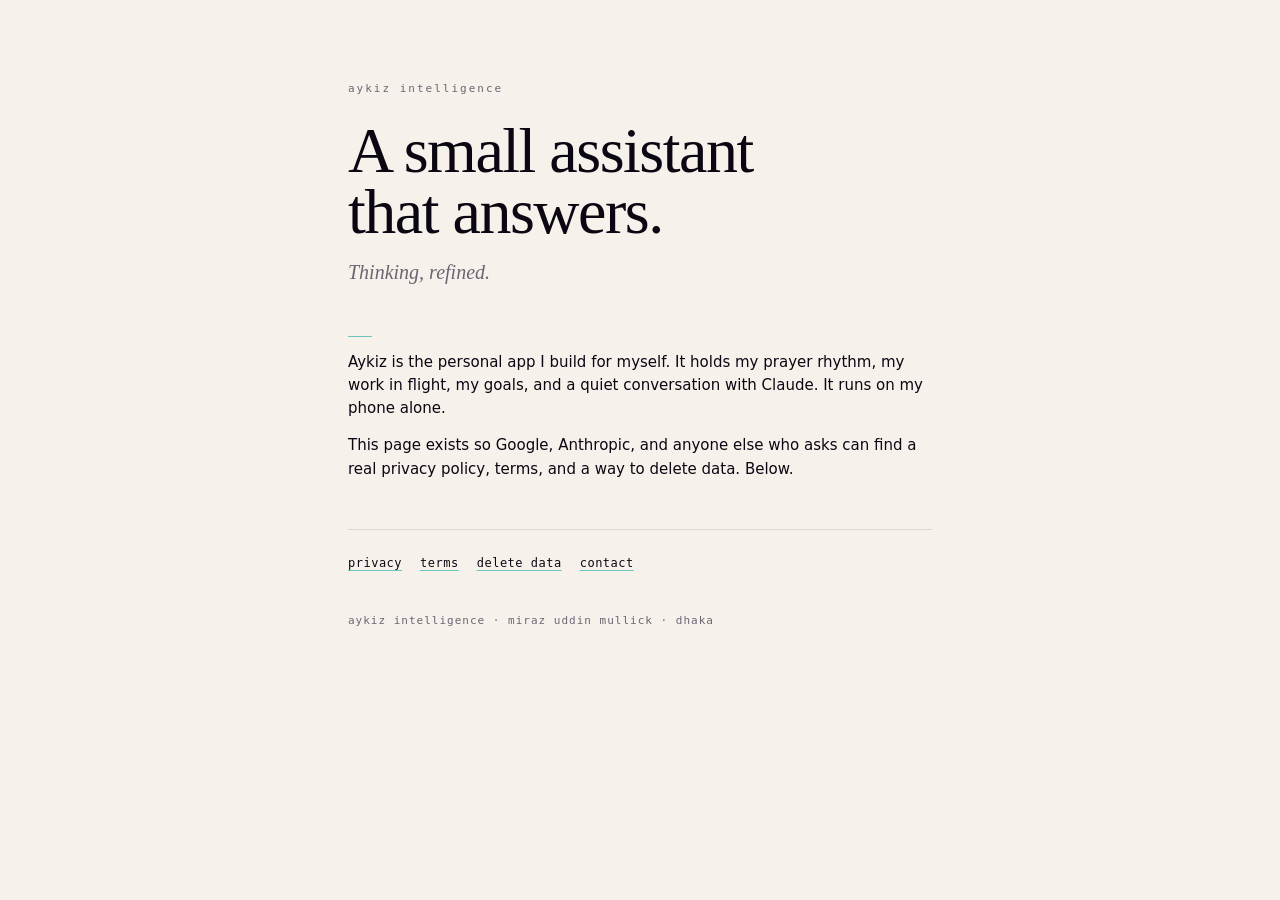
==== index.html @ cfac89e2 "init: aykiz-site with privacy, terms, delete-data, index" ====
<!doctype html>
<html lang="en">
<head>
<meta charset="utf-8" />
<meta name="viewport" content="width=device-width,initial-scale=1" />
<title>Aykiz Intelligence</title>
<meta name="description" content="A small personal assistant. Built by Miraz Mullick under Aykiz Intelligence." />
<style>
  :root{
    --ink:#0B0712;
    --cream:#F6F2EB;
    --cream-2:#EDE6DB;
    --teal:#6BC5BD;
    --muted:#6B6573;
    --line:rgba(11,7,18,.10);
  }
  *{box-sizing:border-box;margin:0;padding:0}
  html,body{background:var(--cream);color:var(--ink);
    font-family:-apple-system,BlinkMacSystemFont,"Inter","Segoe UI",system-ui,sans-serif;
    -webkit-font-smoothing:antialiased;line-height:1.55}
  .wrap{max-width:640px;margin:0 auto;padding:80px 28px 120px}
  .eyebrow{font-family:ui-monospace,SFMono-Regular,Menlo,monospace;
    font-size:11px;letter-spacing:2px;color:var(--muted);text-transform:lowercase}
  h1{font-family:"EB Garamond",Garamond,Georgia,serif;font-size:64px;
    font-weight:400;letter-spacing:-1.5px;line-height:.95;margin:24px 0 14px}
  .tag{font-family:"EB Garamond",Garamond,Georgia,serif;font-style:italic;
    font-size:20px;color:var(--muted);margin-bottom:48px}
  .bar{width:24px;height:1px;background:var(--teal);margin:32px 0 14px}
  p{margin-bottom:14px;font-size:15px;color:var(--ink)}
  ul{margin:8px 0 14px 22px}
  li{font-size:15px;margin-bottom:6px;color:var(--ink)}
  a{color:var(--ink);text-decoration:underline;text-decoration-color:var(--teal);
    text-underline-offset:3px}
  a:hover{color:var(--teal)}
  .links{display:flex;flex-wrap:wrap;gap:18px;margin-top:48px;padding-top:24px;
    border-top:1px solid var(--line)}
  .links a{font-family:ui-monospace,monospace;font-size:12px;
    text-transform:lowercase;letter-spacing:.5px}
  .foot{margin-top:40px;font-family:ui-monospace,monospace;font-size:11px;
    color:var(--muted);letter-spacing:1px}
</style>
</head>
<body>
<div class="wrap">
  <div class="eyebrow">aykiz intelligence</div>
  <h1>A small assistant<br/>that answers.</h1>
  <div class="tag">Thinking, refined.</div>

  <div class="bar"></div>

  <p>Aykiz is the personal app I build for myself. It holds my prayer rhythm,
  my work in flight, my goals, and a quiet conversation with Claude. It runs
  on my phone alone.</p>

  <p>This page exists so Google, Anthropic, and anyone else who asks can find
  a real privacy policy, terms, and a way to delete data. Below.</p>

  <div class="links">
    <a href="privacy.html">privacy</a>
    <a href="terms.html">terms</a>
    <a href="delete-data.html">delete data</a>
    <a href="mailto:mumullickm@gmail.com">contact</a>
  </div>

  <div class="foot">aykiz intelligence · miraz uddin mullick · dhaka</div>
</div>
</body>
</html>
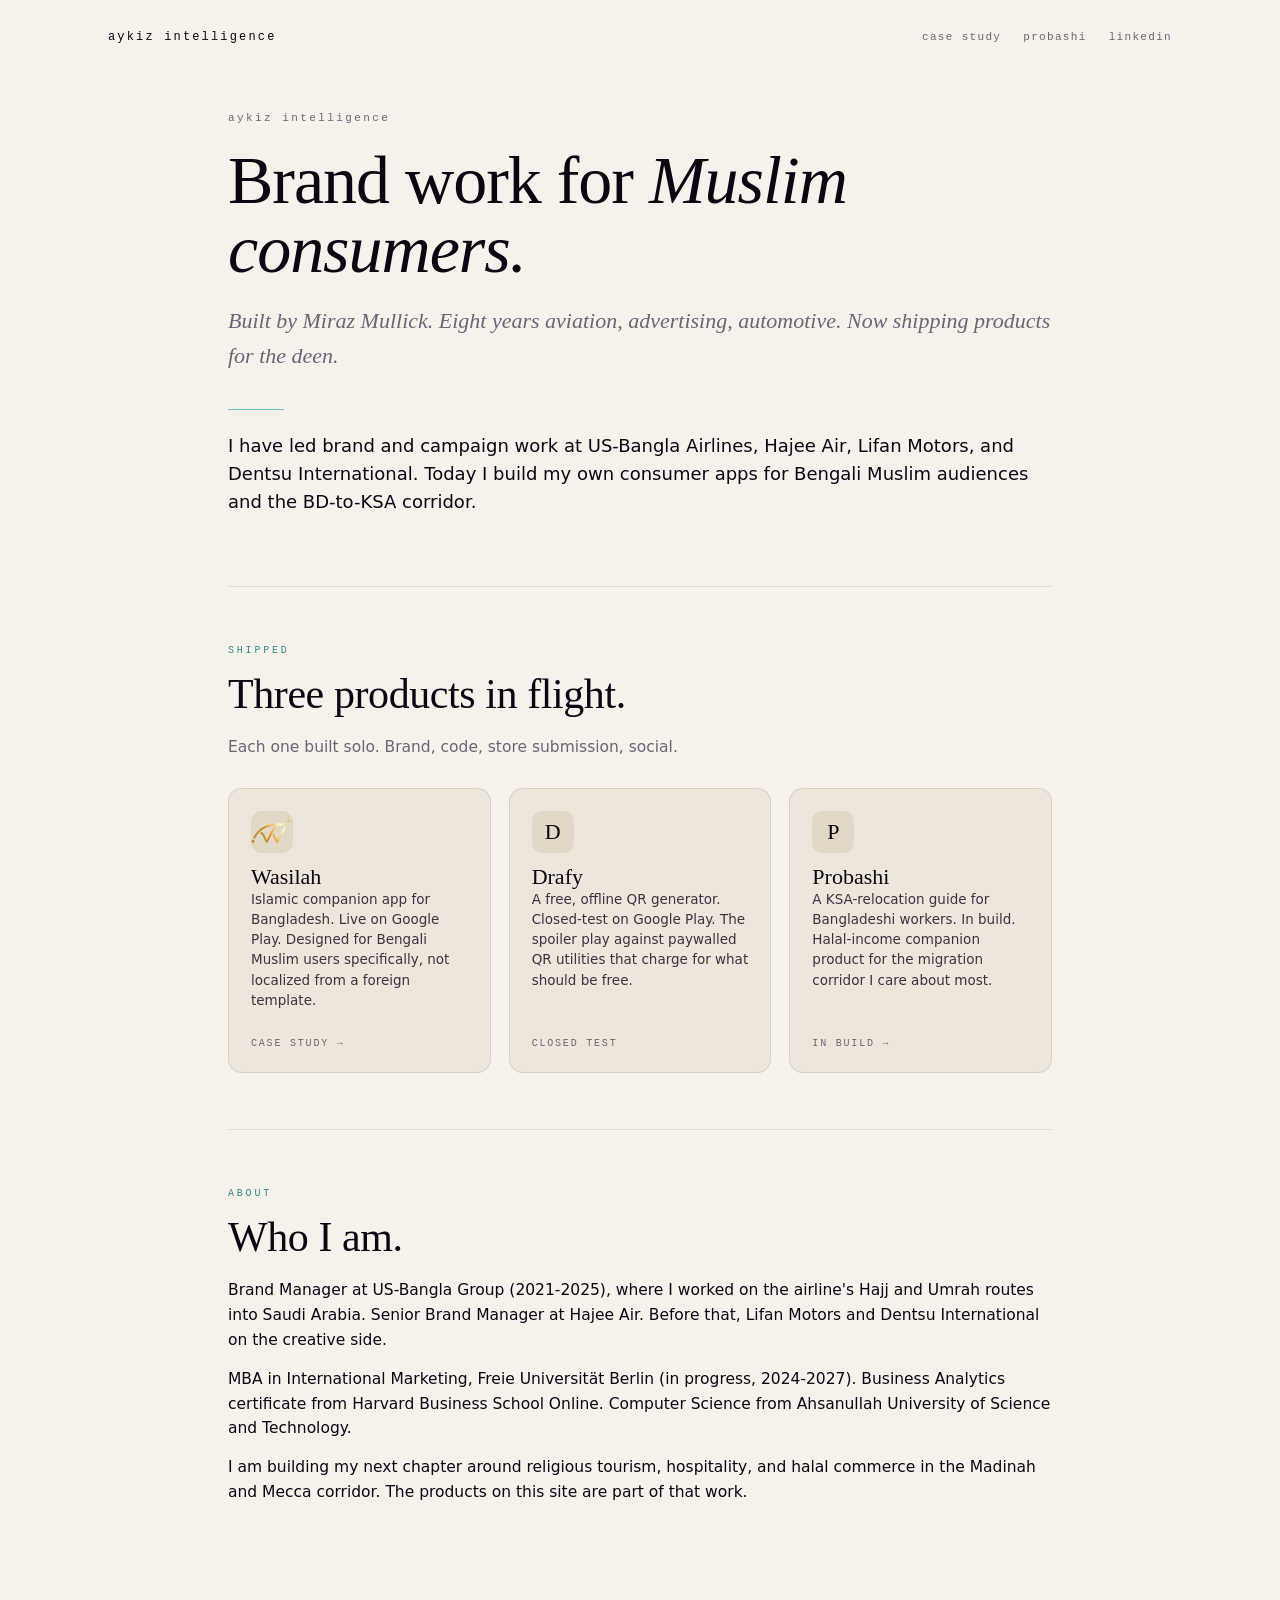
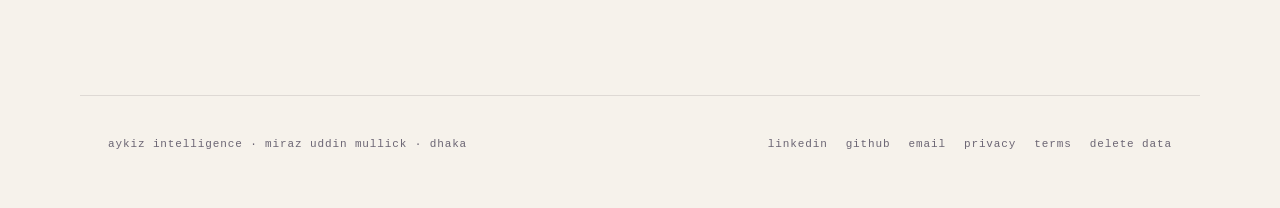
==== commit e9e10094: "founder: rewrite home, add wasilah case study + probashi teaser - new shared stylesheet aykiz.css wi" ====
--- a/index.html
+++ b/index.html
@@ -1,68 +1,99 @@
 <!doctype html>
 <html lang="en">
 <head>
-<meta charset="utf-8" />
-<meta name="viewport" content="width=device-width,initial-scale=1" />
-<title>Aykiz Intelligence</title>
-<meta name="description" content="A small personal assistant. Built by Miraz Mullick under Aykiz Intelligence." />
-<style>
-  :root{
-    --ink:#0B0712;
-    --cream:#F6F2EB;
-    --cream-2:#EDE6DB;
-    --teal:#6BC5BD;
-    --muted:#6B6573;
-    --line:rgba(11,7,18,.10);
-  }
-  *{box-sizing:border-box;margin:0;padding:0}
-  html,body{background:var(--cream);color:var(--ink);
-    font-family:-apple-system,BlinkMacSystemFont,"Inter","Segoe UI",system-ui,sans-serif;
-    -webkit-font-smoothing:antialiased;line-height:1.55}
-  .wrap{max-width:640px;margin:0 auto;padding:80px 28px 120px}
-  .eyebrow{font-family:ui-monospace,SFMono-Regular,Menlo,monospace;
-    font-size:11px;letter-spacing:2px;color:var(--muted);text-transform:lowercase}
-  h1{font-family:"EB Garamond",Garamond,Georgia,serif;font-size:64px;
-    font-weight:400;letter-spacing:-1.5px;line-height:.95;margin:24px 0 14px}
-  .tag{font-family:"EB Garamond",Garamond,Georgia,serif;font-style:italic;
-    font-size:20px;color:var(--muted);margin-bottom:48px}
-  .bar{width:24px;height:1px;background:var(--teal);margin:32px 0 14px}
-  p{margin-bottom:14px;font-size:15px;color:var(--ink)}
-  ul{margin:8px 0 14px 22px}
-  li{font-size:15px;margin-bottom:6px;color:var(--ink)}
-  a{color:var(--ink);text-decoration:underline;text-decoration-color:var(--teal);
-    text-underline-offset:3px}
-  a:hover{color:var(--teal)}
-  .links{display:flex;flex-wrap:wrap;gap:18px;margin-top:48px;padding-top:24px;
-    border-top:1px solid var(--line)}
-  .links a{font-family:ui-monospace,monospace;font-size:12px;
-    text-transform:lowercase;letter-spacing:.5px}
-  .foot{margin-top:40px;font-family:ui-monospace,monospace;font-size:11px;
-    color:var(--muted);letter-spacing:1px}
-</style>
+<meta charset="utf-8">
+<meta name="viewport" content="width=device-width, initial-scale=1">
+<title>Aykiz Intelligence - Brand work for Muslim consumers</title>
+<meta name="description" content="Miraz Mullick. Brand manager with eight years across aviation, advertising, and consumer goods. Now building products for Muslim audiences under Aykiz Intelligence.">
+<meta name="author" content="Miraz Mullick">
+<meta name="theme-color" content="#F6F2EB">
+<link rel="canonical" href="https://mumullickm.github.io/aykiz-site/">
+<link rel="stylesheet" href="aykiz.css">
+
+<meta property="og:title" content="Aykiz Intelligence">
+<meta property="og:description" content="Brand work for Muslim consumers. By Miraz Mullick.">
+<meta property="og:type" content="website">
+<meta property="og:url" content="https://mumullickm.github.io/aykiz-site/">
 </head>
 <body>
-<div class="wrap">
-  <div class="eyebrow">aykiz intelligence</div>
-  <h1>A small assistant<br/>that answers.</h1>
-  <div class="tag">Thinking, refined.</div>
 
-  <div class="bar"></div>
+<header class="site-header">
+  <a href="./" class="site-header__brand">aykiz intelligence</a>
+  <nav class="site-header__nav">
+    <a href="wasilah.html">case study</a>
+    <a href="probashi.html">probashi</a>
+    <a href="https://www.linkedin.com/in/mumullick" target="_blank" rel="noopener">linkedin</a>
+  </nav>
+</header>
 
-  <p>Aykiz is the personal app I build for myself. It holds my prayer rhythm,
-  my work in flight, my goals, and a quiet conversation with Claude. It runs
-  on my phone alone.</p>
+<main class="wrap">
 
-  <p>This page exists so Google, Anthropic, and anyone else who asks can find
-  a real privacy policy, terms, and a way to delete data. Below.</p>
+  <section>
+    <div class="eyebrow">aykiz intelligence</div>
+    <h1 class="display">Brand work for <em>Muslim consumers.</em></h1>
+    <p class="tag">Built by Miraz Mullick. Eight years aviation, advertising, automotive. Now shipping products for the deen.</p>
+    <div class="bar bar--wide"></div>
+    <p class="lead">I have led brand and campaign work at US-Bangla Airlines, Hajee Air, Lifan Motors, and Dentsu International. Today I build my own consumer apps for Bengali Muslim audiences and the BD-to-KSA corridor.</p>
+  </section>
 
-  <div class="links">
+  <section>
+    <div class="kicker">shipped</div>
+    <h2 class="section-head">Three products in flight.</h2>
+    <p class="dim">Each one built solo. Brand, code, store submission, social.</p>
+
+    <div class="cards">
+
+      <a class="card" href="wasilah.html">
+        <div class="card__icon"><img src="wasilah/icon.svg" alt=""></div>
+        <div>
+          <div class="card__title">Wasilah</div>
+          <p class="card__line">Islamic companion app for Bangladesh. Live on Google Play. Designed for Bengali Muslim users specifically, not localized from a foreign template.</p>
+        </div>
+        <div class="card__meta">case study &rarr;</div>
+      </a>
+
+      <div class="card" style="cursor:default">
+        <div class="card__icon">D</div>
+        <div>
+          <div class="card__title">Drafy</div>
+          <p class="card__line">A free, offline QR generator. Closed-test on Google Play. The spoiler play against paywalled QR utilities that charge for what should be free.</p>
+        </div>
+        <div class="card__meta">closed test</div>
+      </div>
+
+      <a class="card" href="probashi.html">
+        <div class="card__icon">P</div>
+        <div>
+          <div class="card__title">Probashi</div>
+          <p class="card__line">A KSA-relocation guide for Bangladeshi workers. In build. Halal-income companion product for the migration corridor I care about most.</p>
+        </div>
+        <div class="card__meta">in build &rarr;</div>
+      </a>
+
+    </div>
+  </section>
+
+  <section>
+    <div class="kicker">about</div>
+    <h2 class="section-head">Who I am.</h2>
+    <p>Brand Manager at US-Bangla Group (2021-2025), where I worked on the airline's Hajj and Umrah routes into Saudi Arabia. Senior Brand Manager at Hajee Air. Before that, Lifan Motors and Dentsu International on the creative side.</p>
+    <p>MBA in International Marketing, Freie Universit&auml;t Berlin (in progress, 2024-2027). Business Analytics certificate from Harvard Business School Online. Computer Science from Ahsanullah University of Science and Technology.</p>
+    <p>I am building my next chapter around religious tourism, hospitality, and halal commerce in the Madinah and Mecca corridor. The products on this site are part of that work.</p>
+  </section>
+
+</main>
+
+<footer class="site-footer">
+  <div>aykiz intelligence &middot; miraz uddin mullick &middot; dhaka</div>
+  <div class="footer-links">
+    <a href="https://www.linkedin.com/in/mumullick" target="_blank" rel="noopener">linkedin</a>
+    <a href="https://github.com/mumullickm" target="_blank" rel="noopener">github</a>
+    <a href="mailto:mumullickm@gmail.com">email</a>
     <a href="privacy.html">privacy</a>
     <a href="terms.html">terms</a>
     <a href="delete-data.html">delete data</a>
-    <a href="mailto:mumullickm@gmail.com">contact</a>
   </div>
+</footer>
 
-  <div class="foot">aykiz intelligence · miraz uddin mullick · dhaka</div>
-</div>
 </body>
 </html>
--- a/aykiz.css
+++ b/aykiz.css
@@ -0,0 +1,377 @@
+/* ============================================================
+   Aykiz Intelligence - shared stylesheet
+   Locked tokens: ink #0B0712, cream #F6F2EB, teal #6BC5BD
+   EB Garamond for display + serif copy. Inter for utility.
+   ============================================================ */
+
+:root {
+  --ink:        #0B0712;
+  --ink-2:      #1A1322;
+  --ink-soft:   #3A3340;
+  --ink-mute:   #6B6573;
+  --cream:      #F6F2EB;
+  --cream-2:    #EDE6DB;
+  --cream-deep: #E1D8C7;
+  --teal:       #6BC5BD;
+  --teal-deep:  #2F8C84;
+  --teal-pale:  #C6E6E2;
+  --line:       rgba(11, 7, 18, 0.10);
+  --line-strong:rgba(11, 7, 18, 0.20);
+
+  --f-display: "EB Garamond", "Garamond", Georgia, serif;
+  --f-body:    -apple-system, BlinkMacSystemFont, "Inter", "Segoe UI", system-ui, sans-serif;
+  --f-mono:    ui-monospace, SFMono-Regular, "JetBrains Mono", Menlo, monospace;
+
+  --wrap-sm: 640px;
+  --wrap-md: 880px;
+  --wrap-lg: 1120px;
+}
+
+@import url("https://fonts.googleapis.com/css2?family=EB+Garamond:ital,wght@0,400;0,500;1,400&family=Inter:wght@400;500;600&display=swap");
+
+*, *::before, *::after { box-sizing: border-box; margin: 0; padding: 0; }
+
+html { -webkit-text-size-adjust: 100%; scroll-behavior: smooth; }
+
+body {
+  background: var(--cream);
+  color: var(--ink);
+  font-family: var(--f-body);
+  font-size: 16px;
+  line-height: 1.6;
+  -webkit-font-smoothing: antialiased;
+  -moz-osx-font-smoothing: grayscale;
+  text-rendering: optimizeLegibility;
+}
+
+a { color: inherit; text-decoration: underline; text-decoration-color: var(--teal); text-underline-offset: 3px; }
+a:hover { color: var(--teal-deep); }
+img, svg { display: block; max-width: 100%; }
+ul { list-style: none; }
+::selection { background: var(--teal); color: var(--ink); }
+
+/* ---- Site shell ----------------------------------------- */
+
+.wrap {
+  max-width: var(--wrap-md);
+  margin: 0 auto;
+  padding: 56px 28px 120px;
+}
+.wrap--narrow { max-width: var(--wrap-sm); }
+.wrap--wide   { max-width: var(--wrap-lg); }
+
+.site-header {
+  display: flex;
+  justify-content: space-between;
+  align-items: center;
+  padding: 28px 28px 0;
+  max-width: var(--wrap-lg);
+  margin: 0 auto;
+}
+.site-header__brand {
+  font-family: var(--f-mono);
+  font-size: 12px;
+  letter-spacing: 0.18em;
+  text-transform: lowercase;
+  color: var(--ink);
+  text-decoration: none;
+}
+.site-header__nav {
+  display: flex;
+  gap: 22px;
+}
+.site-header__nav a {
+  font-family: var(--f-mono);
+  font-size: 11px;
+  letter-spacing: 0.12em;
+  text-transform: lowercase;
+  color: var(--ink-mute);
+  text-decoration: none;
+}
+.site-header__nav a:hover { color: var(--ink); }
+
+.site-footer {
+  max-width: var(--wrap-lg);
+  margin: 0 auto;
+  padding: 40px 28px 56px;
+  border-top: 1px solid var(--line);
+  font-family: var(--f-mono);
+  font-size: 11px;
+  letter-spacing: 0.08em;
+  color: var(--ink-mute);
+  display: flex;
+  flex-wrap: wrap;
+  gap: 18px 26px;
+  justify-content: space-between;
+}
+.site-footer .footer-links { display: flex; flex-wrap: wrap; gap: 18px; }
+.site-footer a { text-decoration: none; color: var(--ink-mute); }
+.site-footer a:hover { color: var(--ink); text-decoration: underline; text-decoration-color: var(--teal); }
+
+/* ---- Type ---------------------------------------------- */
+
+.eyebrow {
+  font-family: var(--f-mono);
+  font-size: 11px;
+  letter-spacing: 0.22em;
+  text-transform: lowercase;
+  color: var(--ink-mute);
+  display: inline-block;
+  margin-bottom: 18px;
+}
+.kicker {
+  font-family: var(--f-mono);
+  font-size: 10px;
+  letter-spacing: 0.28em;
+  text-transform: uppercase;
+  color: var(--teal-deep);
+  margin-bottom: 12px;
+}
+
+h1.display {
+  font-family: var(--f-display);
+  font-weight: 400;
+  font-size: clamp(40px, 6.4vw, 68px);
+  line-height: 1.02;
+  letter-spacing: -0.015em;
+  margin-bottom: 18px;
+}
+h1.display em { font-style: italic; }
+
+h2.section-head {
+  font-family: var(--f-display);
+  font-weight: 400;
+  font-size: clamp(28px, 4vw, 42px);
+  line-height: 1.1;
+  letter-spacing: -0.01em;
+  margin-bottom: 18px;
+}
+h3.block-head {
+  font-family: var(--f-body);
+  font-weight: 600;
+  font-size: 17px;
+  letter-spacing: 0.005em;
+  margin-bottom: 8px;
+}
+
+.tag {
+  font-family: var(--f-display);
+  font-style: italic;
+  font-size: clamp(18px, 2.2vw, 22px);
+  color: var(--ink-mute);
+  margin-bottom: 36px;
+}
+
+p { margin-bottom: 14px; font-size: 15.5px; color: var(--ink); }
+p.lead { font-size: 18px; line-height: 1.55; color: var(--ink); }
+p.dim { color: var(--ink-mute); }
+
+.bar { width: 28px; height: 1px; background: var(--teal); margin: 36px 0 22px; }
+.bar--wide { width: 56px; }
+
+/* ---- Sections ------------------------------------------ */
+
+section {
+  padding: 56px 0;
+  border-top: 1px solid var(--line);
+}
+section:first-of-type { border-top: none; padding-top: 0; }
+
+/* ---- Cards (shipped products grid) --------------------- */
+
+.cards {
+  display: grid;
+  grid-template-columns: repeat(auto-fit, minmax(220px, 1fr));
+  gap: 18px;
+  margin-top: 28px;
+}
+.card {
+  background: var(--cream-2);
+  border: 1px solid var(--line);
+  border-radius: 14px;
+  padding: 22px 22px 20px;
+  text-decoration: none;
+  color: var(--ink);
+  display: flex;
+  flex-direction: column;
+  gap: 12px;
+  transition: transform 0.18s ease, border-color 0.18s ease;
+}
+.card:hover {
+  transform: translateY(-2px);
+  border-color: var(--teal);
+  color: var(--ink);
+}
+.card__icon {
+  width: 42px;
+  height: 42px;
+  border-radius: 10px;
+  display: flex;
+  align-items: center;
+  justify-content: center;
+  background: var(--cream-deep);
+  font-family: var(--f-display);
+  font-size: 22px;
+  color: var(--ink);
+  font-weight: 500;
+}
+.card__icon img { width: 100%; height: 100%; border-radius: 10px; }
+.card__title {
+  font-family: var(--f-display);
+  font-size: 22px;
+  font-weight: 500;
+  line-height: 1.1;
+}
+.card__line { font-size: 13.5px; color: var(--ink-soft); line-height: 1.5; }
+.card__meta {
+  font-family: var(--f-mono);
+  font-size: 10px;
+  letter-spacing: 0.18em;
+  text-transform: uppercase;
+  color: var(--ink-mute);
+  margin-top: auto;
+}
+
+/* ---- Hero (case study) --------------------------------- */
+
+.case-hero {
+  display: flex;
+  flex-direction: column;
+  gap: 18px;
+}
+.case-hero__icon {
+  width: 56px;
+  height: 56px;
+  border-radius: 12px;
+  background: #00211f;
+  display: flex;
+  align-items: center;
+  justify-content: center;
+  padding: 8px;
+}
+.case-hero__icon img { width: 100%; height: 100%; }
+
+.facts {
+  display: grid;
+  grid-template-columns: repeat(auto-fit, minmax(150px, 1fr));
+  gap: 12px;
+  margin-top: 24px;
+  border-top: 1px solid var(--line);
+  padding-top: 24px;
+}
+.facts dt {
+  font-family: var(--f-mono);
+  font-size: 10px;
+  letter-spacing: 0.16em;
+  text-transform: uppercase;
+  color: var(--ink-mute);
+  margin-bottom: 4px;
+}
+.facts dd {
+  font-family: var(--f-display);
+  font-size: 20px;
+  font-weight: 500;
+  color: var(--ink);
+}
+
+/* ---- Pull quote ---------------------------------------- */
+
+.pull {
+  border-left: 2px solid var(--teal);
+  padding: 4px 0 4px 22px;
+  margin: 28px 0;
+  font-family: var(--f-display);
+  font-style: italic;
+  font-size: 22px;
+  line-height: 1.4;
+  color: var(--ink);
+}
+
+/* ---- Numbered lessons list ----------------------------- */
+
+.lessons { counter-reset: lesson; margin-top: 20px; }
+.lessons li {
+  counter-increment: lesson;
+  position: relative;
+  padding: 18px 0 18px 56px;
+  border-top: 1px solid var(--line);
+}
+.lessons li::before {
+  content: counter(lesson, decimal-leading-zero);
+  position: absolute;
+  left: 0;
+  top: 20px;
+  font-family: var(--f-mono);
+  font-size: 11px;
+  letter-spacing: 0.16em;
+  color: var(--teal-deep);
+}
+.lessons strong {
+  font-family: var(--f-body);
+  font-weight: 600;
+  display: block;
+  margin-bottom: 6px;
+}
+.lessons p { margin-bottom: 0; font-size: 15px; color: var(--ink-soft); }
+
+/* ---- Device frames grid -------------------------------- */
+
+.frames {
+  display: grid;
+  grid-template-columns: repeat(auto-fit, minmax(180px, 1fr));
+  gap: 18px;
+  margin: 28px 0 12px;
+}
+.frame {
+  background: var(--cream-2);
+  border: 1px solid var(--line);
+  border-radius: 22px;
+  padding: 14px 14px 10px;
+}
+.frame img {
+  width: 100%;
+  border-radius: 14px;
+  display: block;
+}
+.frame__caption {
+  font-family: var(--f-mono);
+  font-size: 10px;
+  letter-spacing: 0.14em;
+  text-transform: uppercase;
+  color: var(--ink-mute);
+  margin-top: 10px;
+  text-align: center;
+}
+
+/* ---- Status pills (Probashi etc) ----------------------- */
+
+.pill {
+  display: inline-block;
+  font-family: var(--f-mono);
+  font-size: 10px;
+  letter-spacing: 0.16em;
+  text-transform: uppercase;
+  padding: 5px 11px;
+  border-radius: 999px;
+  background: var(--cream-deep);
+  color: var(--ink-soft);
+  margin-bottom: 18px;
+}
+.pill--teal { background: var(--teal-pale); color: var(--teal-deep); }
+
+/* ---- Two column on wider screens ----------------------- */
+
+@media (min-width: 720px) {
+  .two-col {
+    display: grid;
+    grid-template-columns: 1fr 1fr;
+    gap: 40px;
+  }
+}
+
+@media (max-width: 520px) {
+  .wrap { padding: 40px 22px 96px; }
+  .site-header { padding: 22px 22px 0; }
+  .site-header__nav { gap: 14px; }
+  .site-footer { padding: 32px 22px 48px; }
+}
